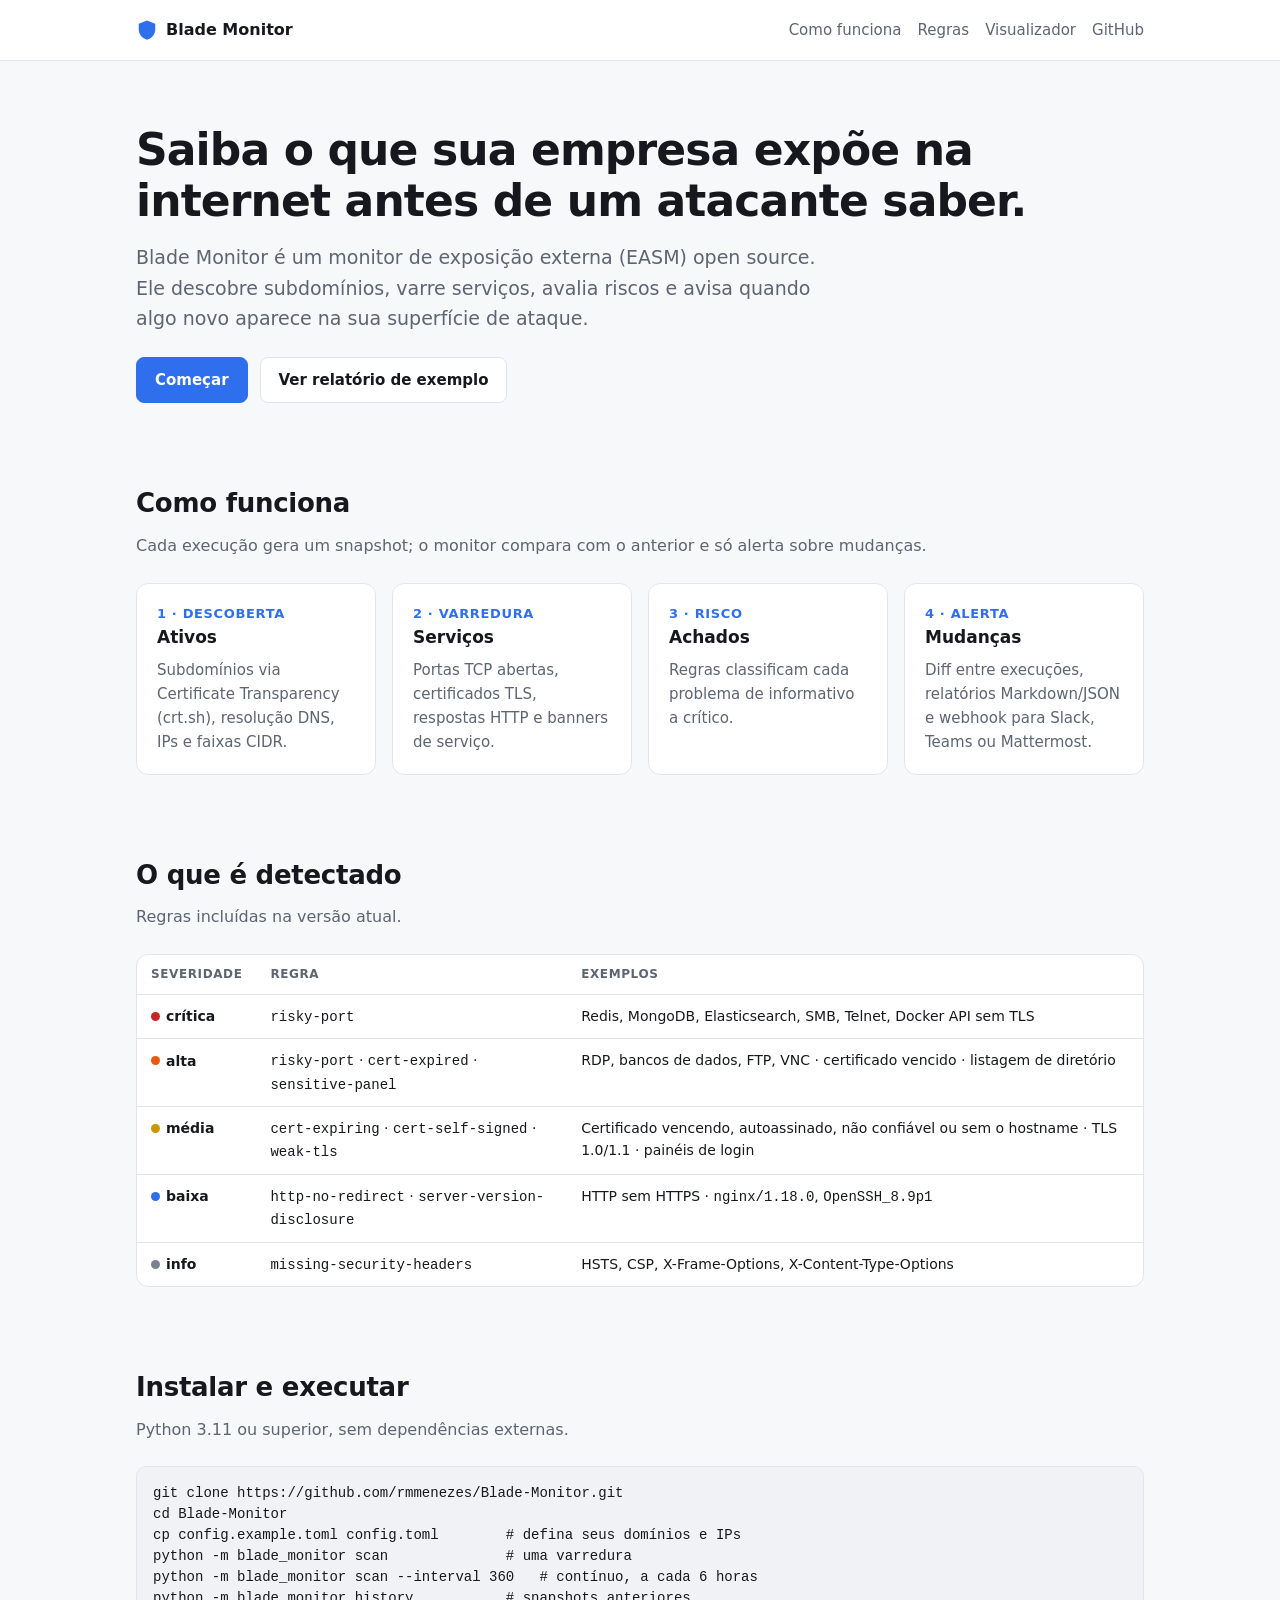
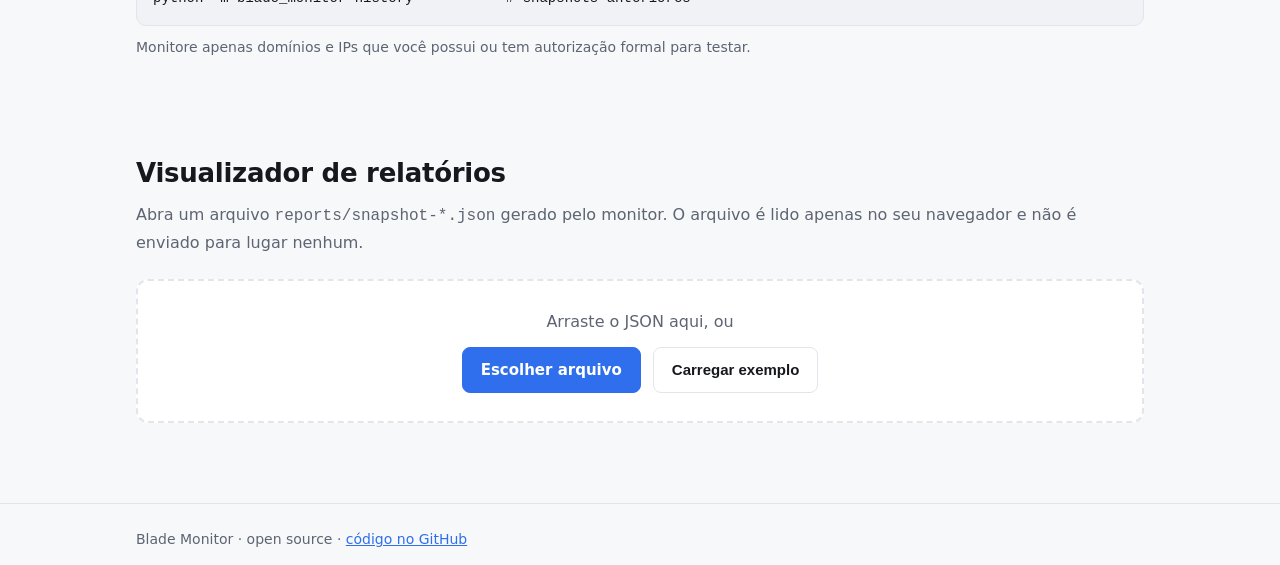
==== docs/index.html @ 2870be0d "Adiciona página pública (GitHub Pages) com visualizador de relatórios Página do projeto em docs/ com" ====
<!doctype html>
<html lang="pt-BR">
<head>
<meta charset="utf-8">
<meta name="viewport" content="width=device-width, initial-scale=1">
<title>Blade Monitor</title>
<meta name="description" content="Monitor de exposição externa (EASM) open source: descobre, varre e alerta sobre o que sua organização expõe na internet.">
<link rel="icon" href="data:image/svg+xml,<svg xmlns='http://www.w3.org/2000/svg' viewBox='0 0 32 32'><path d='M16 2 4 7v8c0 7.5 5.1 13.4 12 15 6.9-1.6 12-7.5 12-15V7z' fill='%232f6fed'/></svg>">
<style>
:root{
  --bg:#f7f8fa;--surface:#fff;--text:#16181d;--muted:#5d6472;--border:#e2e5eb;
  --accent:#2f6fed;--accent-soft:#e8effd;--code:#f0f2f5;
  --critical:#c62828;--high:#e8590c;--medium:#c99700;--low:#2f6fed;--info:#7a8290;
}
@media (prefers-color-scheme:dark){:root:not([data-theme="light"]){
  --bg:#0f1115;--surface:#171a20;--text:#e8eaee;--muted:#9aa1ad;--border:#2a2f38;
  --accent:#6b9bff;--accent-soft:#1c2740;--code:#1f232b;
  --critical:#ff6b6b;--high:#ff922b;--medium:#ffd43b;--low:#6b9bff;--info:#9aa1ad;}}
:root[data-theme="dark"]{
  --bg:#0f1115;--surface:#171a20;--text:#e8eaee;--muted:#9aa1ad;--border:#2a2f38;
  --accent:#6b9bff;--accent-soft:#1c2740;--code:#1f232b;
  --critical:#ff6b6b;--high:#ff922b;--medium:#ffd43b;--low:#6b9bff;--info:#9aa1ad;}
*{box-sizing:border-box}
body{margin:0;background:var(--bg);color:var(--text);font:16px/1.6 system-ui,-apple-system,"Segoe UI",Roboto,sans-serif}
a{color:var(--accent)}
.wrap{max-width:1040px;margin:0 auto;padding:0 16px}
header{border-bottom:1px solid var(--border);background:var(--surface)}
nav{display:flex;align-items:center;justify-content:space-between;height:60px;gap:12px}
.brand{display:flex;align-items:center;gap:8px;font-weight:700;text-decoration:none;color:var(--text)}
nav .links{display:flex;gap:16px;font-size:15px;flex-wrap:wrap}
nav .links a{color:var(--muted);text-decoration:none}nav .links a:hover{color:var(--text)}
.hero{padding:64px 0 40px}
.hero h1{font-size:clamp(30px,5vw,44px);line-height:1.15;margin:0 0 16px;letter-spacing:-.02em}
.hero p{font-size:19px;color:var(--muted);max-width:680px;margin:0 0 24px}
.btn{display:inline-block;padding:10px 18px;border-radius:8px;font-weight:600;text-decoration:none;border:1px solid var(--border);color:var(--text);background:var(--surface);cursor:pointer;font-size:15px}
.btn.primary{background:var(--accent);border-color:var(--accent);color:#fff}
.actions{display:flex;gap:12px;flex-wrap:wrap}
section{padding:40px 0}
h2{font-size:26px;margin:0 0 8px;letter-spacing:-.01em}
.lead{color:var(--muted);margin:0 0 24px}
.grid{display:grid;grid-template-columns:repeat(auto-fit,minmax(230px,1fr));gap:16px}
.card{background:var(--surface);border:1px solid var(--border);border-radius:12px;padding:20px}
.card h3{margin:0 0 6px;font-size:17px}.card p{margin:0;color:var(--muted);font-size:15px}
.step{font-size:13px;font-weight:700;color:var(--accent);letter-spacing:.05em}
pre{background:var(--code);border:1px solid var(--border);border-radius:10px;padding:16px;overflow-x:auto;font-size:14px;line-height:1.5;margin:0}
code{font-family:ui-monospace,SFMono-Regular,Menlo,Consolas,monospace}
.table-wrap{overflow-x:auto;border:1px solid var(--border);border-radius:12px;background:var(--surface)}
table{border-collapse:collapse;width:100%;font-size:14px}
th,td{text-align:left;padding:10px 14px;border-bottom:1px solid var(--border);vertical-align:top}
th{font-size:12px;text-transform:uppercase;letter-spacing:.05em;color:var(--muted);font-weight:600}
tr:last-child td{border-bottom:0}
.sev{display:inline-flex;align-items:center;gap:6px;font-weight:600;white-space:nowrap}
.sev::before{content:"";width:9px;height:9px;border-radius:50%;background:var(--c)}
.critical{--c:var(--critical)}.high{--c:var(--high)}.medium{--c:var(--medium)}.low{--c:var(--low)}.info{--c:var(--info)}
.drop{border:2px dashed var(--border);border-radius:12px;padding:28px;text-align:center;background:var(--surface);color:var(--muted)}
.drop.over{border-color:var(--accent);background:var(--accent-soft)}
.note{font-size:14px;color:var(--muted);margin-top:10px}
.stats{display:grid;grid-template-columns:repeat(auto-fit,minmax(130px,1fr));gap:12px;margin:20px 0}
.stat{background:var(--surface);border:1px solid var(--border);border-radius:10px;padding:14px}
.stat b{display:block;font-size:26px;line-height:1.2}.stat span{font-size:13px;color:var(--muted)}
.bar{display:flex;height:10px;border-radius:5px;overflow:hidden;background:var(--border);margin:8px 0 20px}
.bar i{display:block;background:var(--c)}
.filters{display:flex;gap:8px;flex-wrap:wrap;margin-bottom:12px}
.chip{border:1px solid var(--border);background:var(--surface);color:var(--text);border-radius:999px;padding:4px 12px;font-size:13px;cursor:pointer}
.chip[aria-pressed="true"]{background:var(--accent-soft);border-color:var(--accent)}
.muted{color:var(--muted)}
h3.sub{margin:28px 0 10px;font-size:18px}
footer{border-top:1px solid var(--border);padding:24px 0;color:var(--muted);font-size:14px;margin-top:40px}
.warn{background:var(--accent-soft);border-radius:10px;padding:14px 16px;font-size:15px}
</style>
</head>
<body>
<header><div class="wrap"><nav>
  <a class="brand" href="#"><svg width="22" height="22" viewBox="0 0 32 32" aria-hidden="true"><path d="M16 2 4 7v8c0 7.5 5.1 13.4 12 15 6.9-1.6 12-7.5 12-15V7z" fill="var(--accent)"/></svg>Blade Monitor</a>
  <div class="links"><a href="#como-funciona">Como funciona</a><a href="#regras">Regras</a><a href="#visualizador">Visualizador</a><a href="https://github.com/rmmenezes/Blade-Monitor">GitHub</a></div>
</nav></div></header>

<main class="wrap">
<div class="hero">
  <h1>Saiba o que sua empresa expõe na internet antes de um atacante saber.</h1>
  <p>Blade Monitor é um monitor de exposição externa (EASM) open source. Ele descobre subdomínios, varre serviços, avalia riscos e avisa quando algo novo aparece na sua superfície de ataque.</p>
  <div class="actions">
    <a class="btn primary" href="#instalar">Começar</a>
    <a class="btn" href="#visualizador">Ver relatório de exemplo</a>
  </div>
</div>

<section id="como-funciona">
  <h2>Como funciona</h2>
  <p class="lead">Cada execução gera um snapshot; o monitor compara com o anterior e só alerta sobre mudanças.</p>
  <div class="grid">
    <div class="card"><div class="step">1 · DESCOBERTA</div><h3>Ativos</h3><p>Subdomínios via Certificate Transparency (crt.sh), resolução DNS, IPs e faixas CIDR.</p></div>
    <div class="card"><div class="step">2 · VARREDURA</div><h3>Serviços</h3><p>Portas TCP abertas, certificados TLS, respostas HTTP e banners de serviço.</p></div>
    <div class="card"><div class="step">3 · RISCO</div><h3>Achados</h3><p>Regras classificam cada problema de informativo a crítico.</p></div>
    <div class="card"><div class="step">4 · ALERTA</div><h3>Mudanças</h3><p>Diff entre execuções, relatórios Markdown/JSON e webhook para Slack, Teams ou Mattermost.</p></div>
  </div>
</section>

<section id="regras">
  <h2>O que é detectado</h2>
  <p class="lead">Regras incluídas na versão atual.</p>
  <div class="table-wrap"><table>
    <thead><tr><th>Severidade</th><th>Regra</th><th>Exemplos</th></tr></thead>
    <tbody>
      <tr><td><span class="sev critical">crítica</span></td><td><code>risky-port</code></td><td>Redis, MongoDB, Elasticsearch, SMB, Telnet, Docker API sem TLS</td></tr>
      <tr><td><span class="sev high">alta</span></td><td><code>risky-port</code> · <code>cert-expired</code> · <code>sensitive-panel</code></td><td>RDP, bancos de dados, FTP, VNC · certificado vencido · listagem de diretório</td></tr>
      <tr><td><span class="sev medium">média</span></td><td><code>cert-expiring</code> · <code>cert-self-signed</code> · <code>weak-tls</code></td><td>Certificado vencendo, autoassinado, não confiável ou sem o hostname · TLS 1.0/1.1 · painéis de login</td></tr>
      <tr><td><span class="sev low">baixa</span></td><td><code>http-no-redirect</code> · <code>server-version-disclosure</code></td><td>HTTP sem HTTPS · <code>nginx/1.18.0</code>, <code>OpenSSH_8.9p1</code></td></tr>
      <tr><td><span class="sev info">info</span></td><td><code>missing-security-headers</code></td><td>HSTS, CSP, X-Frame-Options, X-Content-Type-Options</td></tr>
    </tbody>
  </table></div>
</section>

<section id="instalar">
  <h2>Instalar e executar</h2>
  <p class="lead">Python 3.11 ou superior, sem dependências externas.</p>
<pre><code>git clone https://github.com/rmmenezes/Blade-Monitor.git
cd Blade-Monitor
cp config.example.toml config.toml        # defina seus domínios e IPs
python -m blade_monitor scan              # uma varredura
python -m blade_monitor scan --interval 360   # contínuo, a cada 6 horas
python -m blade_monitor history           # snapshots anteriores</code></pre>
  <p class="note">Monitore apenas domínios e IPs que você possui ou tem autorização formal para testar.</p>
</section>

<section id="visualizador">
  <h2>Visualizador de relatórios</h2>
  <p class="lead">Abra um arquivo <code>reports/snapshot-*.json</code> gerado pelo monitor. O arquivo é lido apenas no seu navegador e não é enviado para lugar nenhum.</p>
  <div class="drop" id="drop">
    <p style="margin:0 0 12px">Arraste o JSON aqui, ou</p>
    <div class="actions" style="justify-content:center">
      <label class="btn primary">Escolher arquivo<input type="file" id="file" accept=".json,application/json" hidden></label>
      <button class="btn" id="demo">Carregar exemplo</button>
    </div>
  </div>
  <div id="view"></div>
</section>
</main>

<footer><div class="wrap">Blade Monitor · open source · <a href="https://github.com/rmmenezes/Blade-Monitor">código no GitHub</a></div></footer>

<script>
const SEV = ["critical","high","medium","low","info"];
const SEV_PT = {critical:"crítica",high:"alta",medium:"média",low:"baixa",info:"info"};
const esc = s => String(s ?? "").replace(/[&<>"']/g, c => ({"&":"&amp;","<":"&lt;",">":"&gt;",'"':"&quot;","'":"&#39;"}[c]));

const DEMO = {
  started_at:"2026-10-02T06:00:00+00:00", finished_at:"2026-10-02T06:04:12+00:00",
  hosts:{"exemplo.com.br":["203.0.113.10"],"www.exemplo.com.br":["203.0.113.10"],"vpn.exemplo.com.br":["203.0.113.20"],"grafana.exemplo.com.br":["203.0.113.30"],"cache.exemplo.com.br":["203.0.113.40"]},
  services:[
    {host:"www.exemplo.com.br",ip:"203.0.113.10",port:443,banner:"",tls:{protocol:"TLSv1.3",days_left:12,not_after:"2026-10-14T23:59:59+00:00"},http:{status:200,title:"Exemplo — Página inicial",server:"nginx/1.18.0"}},
    {host:"www.exemplo.com.br",ip:"203.0.113.10",port:80,banner:"",tls:null,http:{status:200,title:"Exemplo — Página inicial",server:"nginx/1.18.0"}},
    {host:"vpn.exemplo.com.br",ip:"203.0.113.20",port:22,banner:"SSH-2.0-OpenSSH_8.9p1 Ubuntu",tls:null,http:null},
    {host:"vpn.exemplo.com.br",ip:"203.0.113.20",port:3389,banner:"",tls:null,http:null},
    {host:"grafana.exemplo.com.br",ip:"203.0.113.30",port:3000,banner:"",tls:{protocol:"TLSv1.2",days_left:200,self_signed:true},http:{status:200,title:"Grafana"}},
    {host:"cache.exemplo.com.br",ip:"203.0.113.40",port:6379,banner:"",tls:null,http:null}
  ],
  findings:[
    {rule:"risky-port",severity:"critical",asset:"cache.exemplo.com.br:6379",title:"Redis exposto à internet",detail:"IP 203.0.113.40"},
    {rule:"risky-port",severity:"high",asset:"vpn.exemplo.com.br:3389",title:"RDP exposto à internet",detail:"IP 203.0.113.20"},
    {rule:"cert-expiring",severity:"medium",asset:"www.exemplo.com.br:443",title:"Certificado expira em 12 dias",detail:"2026-10-14T23:59:59+00:00"},
    {rule:"cert-self-signed",severity:"medium",asset:"grafana.exemplo.com.br:3000",title:"Certificado autoassinado",detail:"commonName=grafana"},
    {rule:"sensitive-panel",severity:"medium",asset:"grafana.exemplo.com.br:3000",title:"Página sensível exposta: Grafana",detail:"https://grafana.exemplo.com.br:3000/"},
    {rule:"http-no-redirect",severity:"low",asset:"www.exemplo.com.br:80",title:"HTTP sem redirecionamento para HTTPS",detail:"status 200"},
    {rule:"server-version-disclosure",severity:"low",asset:"www.exemplo.com.br:443",title:"Servidor revela versão",detail:"nginx/1.18.0"},
    {rule:"banner-version",severity:"low",asset:"vpn.exemplo.com.br:22",title:"Banner revela software/versão",detail:"SSH-2.0-OpenSSH_8.9p1 Ubuntu"},
    {rule:"missing-security-headers",severity:"info",asset:"www.exemplo.com.br:443",title:"Cabeçalhos de segurança ausentes",detail:"content-security-policy, x-frame-options"}
  ]
};

let state = {snap:null, filter:new Set(SEV)};

function render(){
  const s = state.snap, view = document.getElementById("view");
  if(!s){view.innerHTML="";return;}
  const findings = s.findings || [], services = s.services || [];
  const counts = Object.fromEntries(SEV.map(k=>[k,0]));
  findings.forEach(f=>counts[f.severity] = (counts[f.severity]||0)+1);
  const total = findings.length || 1;
  const sorted = findings.filter(f=>state.filter.has(f.severity))
    .sort((a,b)=>SEV.indexOf(a.severity)-SEV.indexOf(b.severity) || a.asset.localeCompare(b.asset));

  view.innerHTML = `
    <p class="note">Varredura de ${esc(s.started_at)} até ${esc(s.finished_at)}</p>
    <div class="stats">
      <div class="stat"><b>${Object.keys(s.hosts||{}).length}</b><span>hosts ativos</span></div>
      <div class="stat"><b>${services.length}</b><span>serviços expostos</span></div>
      <div class="stat"><b>${findings.length}</b><span>achados</span></div>
      ${SEV.slice(0,3).map(k=>`<div class="stat"><b class="sev ${k}">${counts[k]}</b><span>${SEV_PT[k]}</span></div>`).join("")}
    </div>
    <div class="bar" role="img" aria-label="Distribuição por severidade">${SEV.map(k=>counts[k]?`<i class="${k}" style="width:${counts[k]/total*100}%" title="${SEV_PT[k]}: ${counts[k]}"></i>`:"").join("")}</div>
    <h3 class="sub">Achados</h3>
    <div class="filters">${SEV.map(k=>`<button class="chip" data-sev="${k}" aria-pressed="${state.filter.has(k)}"><span class="sev ${k}">${SEV_PT[k]} (${counts[k]})</span></button>`).join("")}</div>
    <div class="table-wrap"><table>
      <thead><tr><th>Severidade</th><th>Ativo</th><th>Achado</th><th>Detalhe</th></tr></thead>
      <tbody>${sorted.map(f=>`<tr><td><span class="sev ${esc(f.severity)}">${SEV_PT[f.severity]||esc(f.severity)}</span></td><td><code>${esc(f.asset)}</code></td><td>${esc(f.title)}</td><td class="muted">${esc(f.detail)}</td></tr>`).join("") || `<tr><td colspan="4" class="muted">Nenhum achado com esse filtro.</td></tr>`}</tbody>
    </table></div>
    <h3 class="sub">Inventário de serviços</h3>
    <div class="table-wrap"><table>
      <thead><tr><th>Host</th><th>IP</th><th>Porta</th><th>TLS</th><th>HTTP</th><th>Banner</th></tr></thead>
      <tbody>${services.map(v=>`<tr><td>${esc(v.host)}</td><td>${esc(v.ip)}</td><td>${esc(v.port)}</td>
        <td>${v.tls?esc(v.tls.protocol)+(v.tls.days_left!=null?` <span class="muted">(${esc(v.tls.days_left)}d)</span>`:""):""}</td>
        <td>${v.http&&v.http.status?esc(v.http.status)+" "+esc(v.http.title):""}</td>
        <td class="muted">${esc(v.banner)}</td></tr>`).join("")}</tbody>
    </table></div>`;
  view.querySelectorAll(".chip").forEach(b=>b.onclick=()=>{
    const k=b.dataset.sev; state.filter.has(k)?state.filter.delete(k):state.filter.add(k); render();
  });
}

function load(obj){
  if(!obj || !Array.isArray(obj.findings) || !Array.isArray(obj.services)){
    document.getElementById("view").innerHTML='<p class="warn">Este arquivo não parece um snapshot do Blade Monitor.</p>';return;
  }
  state.snap=obj; render();
}
function readFile(f){
  const r=new FileReader();
  r.onload=()=>{try{load(JSON.parse(r.result))}catch{load(null)}};
  r.readAsText(f);
}
document.getElementById("file").onchange=e=>e.target.files[0]&&readFile(e.target.files[0]);
document.getElementById("demo").onclick=()=>load(DEMO);
const drop=document.getElementById("drop");
["dragenter","dragover"].forEach(t=>drop.addEventListener(t,e=>{e.preventDefault();drop.classList.add("over")}));
["dragleave","drop"].forEach(t=>drop.addEventListener(t,e=>{e.preventDefault();drop.classList.remove("over")}));
drop.addEventListener("drop",e=>e.dataTransfer.files[0]&&readFile(e.dataTransfer.files[0]));
</script>
</body>
</html>
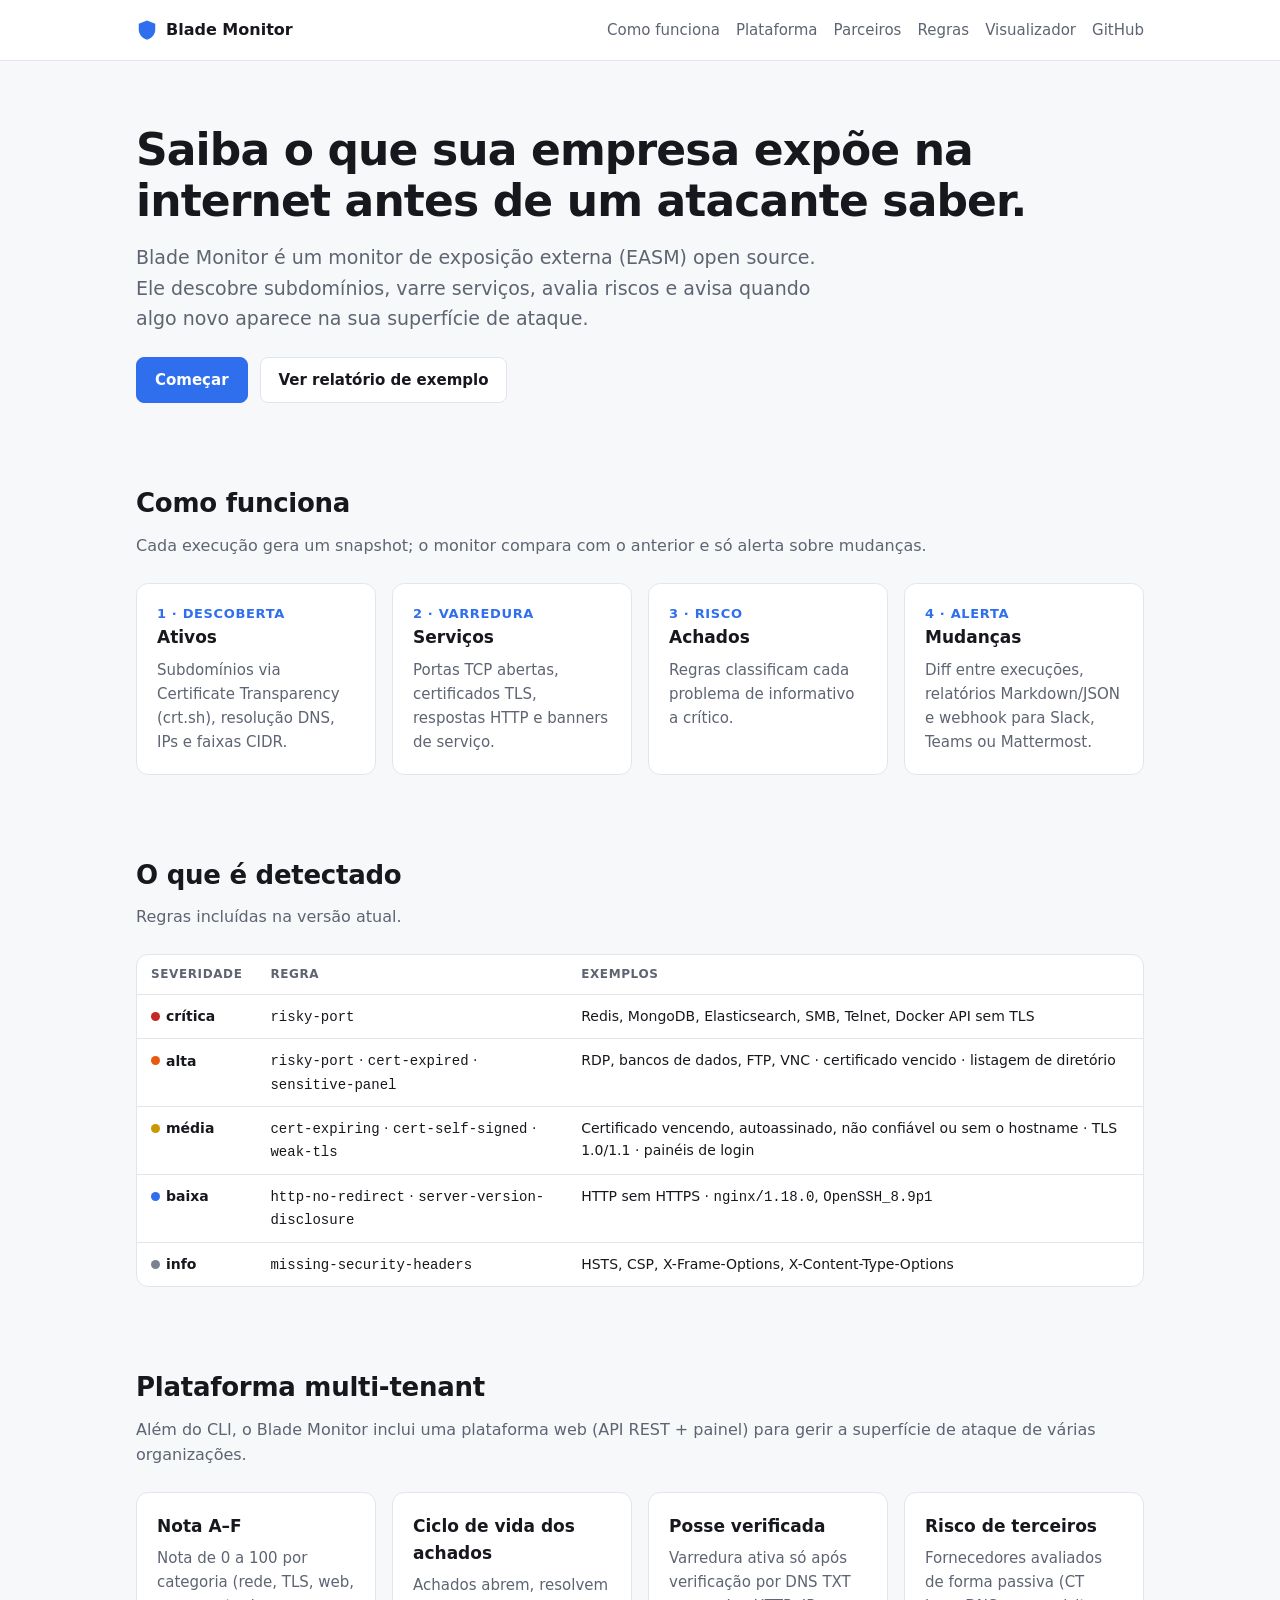
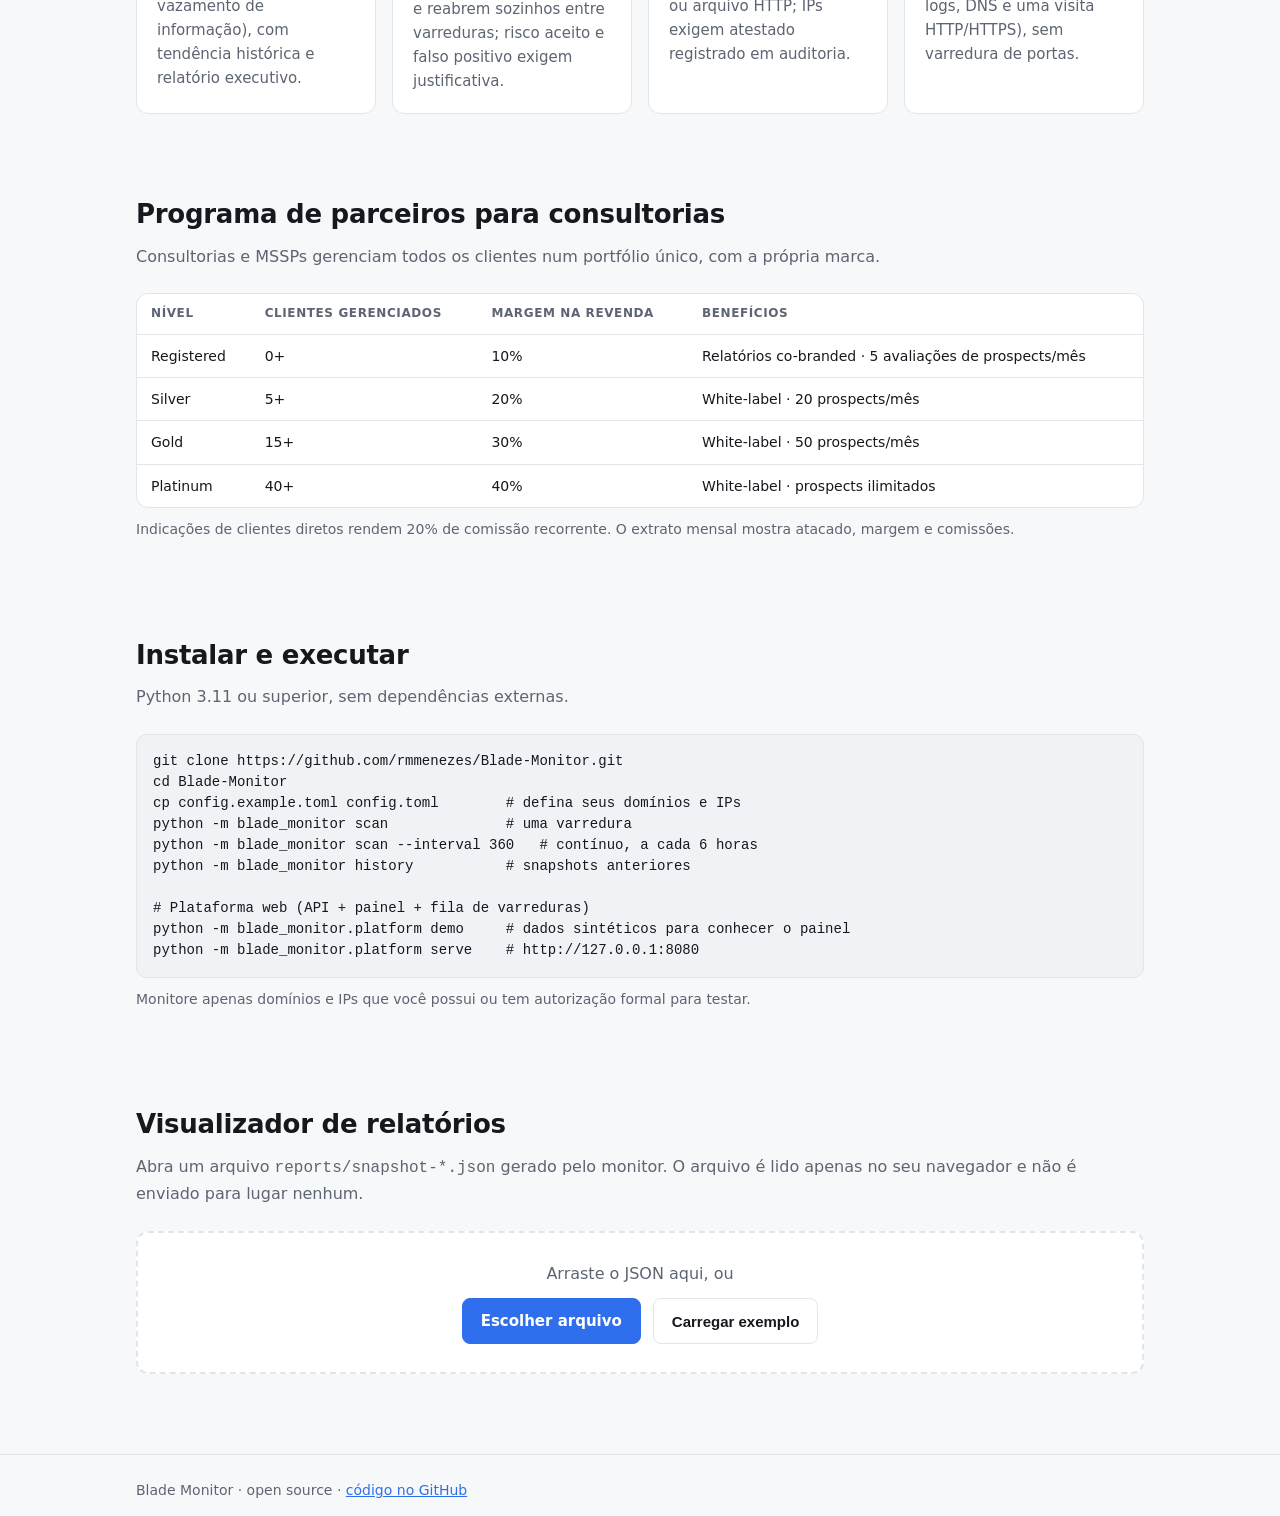
==== commit a7dfeac8: "Plataforma multi-tenant de gestão de superfície de ataque com programa de parceiros Adiciona blade_m" ====
--- a/docs/index.html
+++ b/docs/index.html
@@ -72,7 +72,7 @@
 <body>
 <header><div class="wrap"><nav>
   <a class="brand" href="#"><svg width="22" height="22" viewBox="0 0 32 32" aria-hidden="true"><path d="M16 2 4 7v8c0 7.5 5.1 13.4 12 15 6.9-1.6 12-7.5 12-15V7z" fill="var(--accent)"/></svg>Blade Monitor</a>
-  <div class="links"><a href="#como-funciona">Como funciona</a><a href="#regras">Regras</a><a href="#visualizador">Visualizador</a><a href="https://github.com/rmmenezes/Blade-Monitor">GitHub</a></div>
+  <div class="links"><a href="#como-funciona">Como funciona</a><a href="#plataforma">Plataforma</a><a href="#parceiros">Parceiros</a><a href="#regras">Regras</a><a href="#visualizador">Visualizador</a><a href="https://github.com/rmmenezes/Blade-Monitor">GitHub</a></div>
 </nav></div></header>
 
 <main class="wrap">
@@ -111,6 +111,32 @@
   </table></div>
 </section>
 
+<section id="plataforma">
+  <h2>Plataforma multi-tenant</h2>
+  <p class="lead">Além do CLI, o Blade Monitor inclui uma plataforma web (API REST + painel) para gerir a superfície de ataque de várias organizações.</p>
+  <div class="grid">
+    <div class="card"><h3>Nota A–F</h3><p>Nota de 0 a 100 por categoria (rede, TLS, web, vazamento de informação), com tendência histórica e relatório executivo.</p></div>
+    <div class="card"><h3>Ciclo de vida dos achados</h3><p>Achados abrem, resolvem e reabrem sozinhos entre varreduras; risco aceito e falso positivo exigem justificativa.</p></div>
+    <div class="card"><h3>Posse verificada</h3><p>Varredura ativa só após verificação por DNS TXT ou arquivo HTTP; IPs exigem atestado registrado em auditoria.</p></div>
+    <div class="card"><h3>Risco de terceiros</h3><p>Fornecedores avaliados de forma passiva (CT logs, DNS e uma visita HTTP/HTTPS), sem varredura de portas.</p></div>
+  </div>
+</section>
+
+<section id="parceiros">
+  <h2>Programa de parceiros para consultorias</h2>
+  <p class="lead">Consultorias e MSSPs gerenciam todos os clientes num portfólio único, com a própria marca.</p>
+  <div class="table-wrap"><table>
+    <thead><tr><th>Nível</th><th>Clientes gerenciados</th><th>Margem na revenda</th><th>Benefícios</th></tr></thead>
+    <tbody>
+      <tr><td>Registered</td><td>0+</td><td>10%</td><td>Relatórios co-branded · 5 avaliações de prospects/mês</td></tr>
+      <tr><td>Silver</td><td>5+</td><td>20%</td><td>White-label · 20 prospects/mês</td></tr>
+      <tr><td>Gold</td><td>15+</td><td>30%</td><td>White-label · 50 prospects/mês</td></tr>
+      <tr><td>Platinum</td><td>40+</td><td>40%</td><td>White-label · prospects ilimitados</td></tr>
+    </tbody>
+  </table></div>
+  <p class="note">Indicações de clientes diretos rendem 20% de comissão recorrente. O extrato mensal mostra atacado, margem e comissões.</p>
+</section>
+
 <section id="instalar">
   <h2>Instalar e executar</h2>
   <p class="lead">Python 3.11 ou superior, sem dependências externas.</p>
@@ -119,7 +145,11 @@
 cp config.example.toml config.toml        # defina seus domínios e IPs
 python -m blade_monitor scan              # uma varredura
 python -m blade_monitor scan --interval 360   # contínuo, a cada 6 horas
-python -m blade_monitor history           # snapshots anteriores</code></pre>
+python -m blade_monitor history           # snapshots anteriores
+
+# Plataforma web (API + painel + fila de varreduras)
+python -m blade_monitor.platform demo     # dados sintéticos para conhecer o painel
+python -m blade_monitor.platform serve    # http://127.0.0.1:8080</code></pre>
   <p class="note">Monitore apenas domínios e IPs que você possui ou tem autorização formal para testar.</p>
 </section>
 
